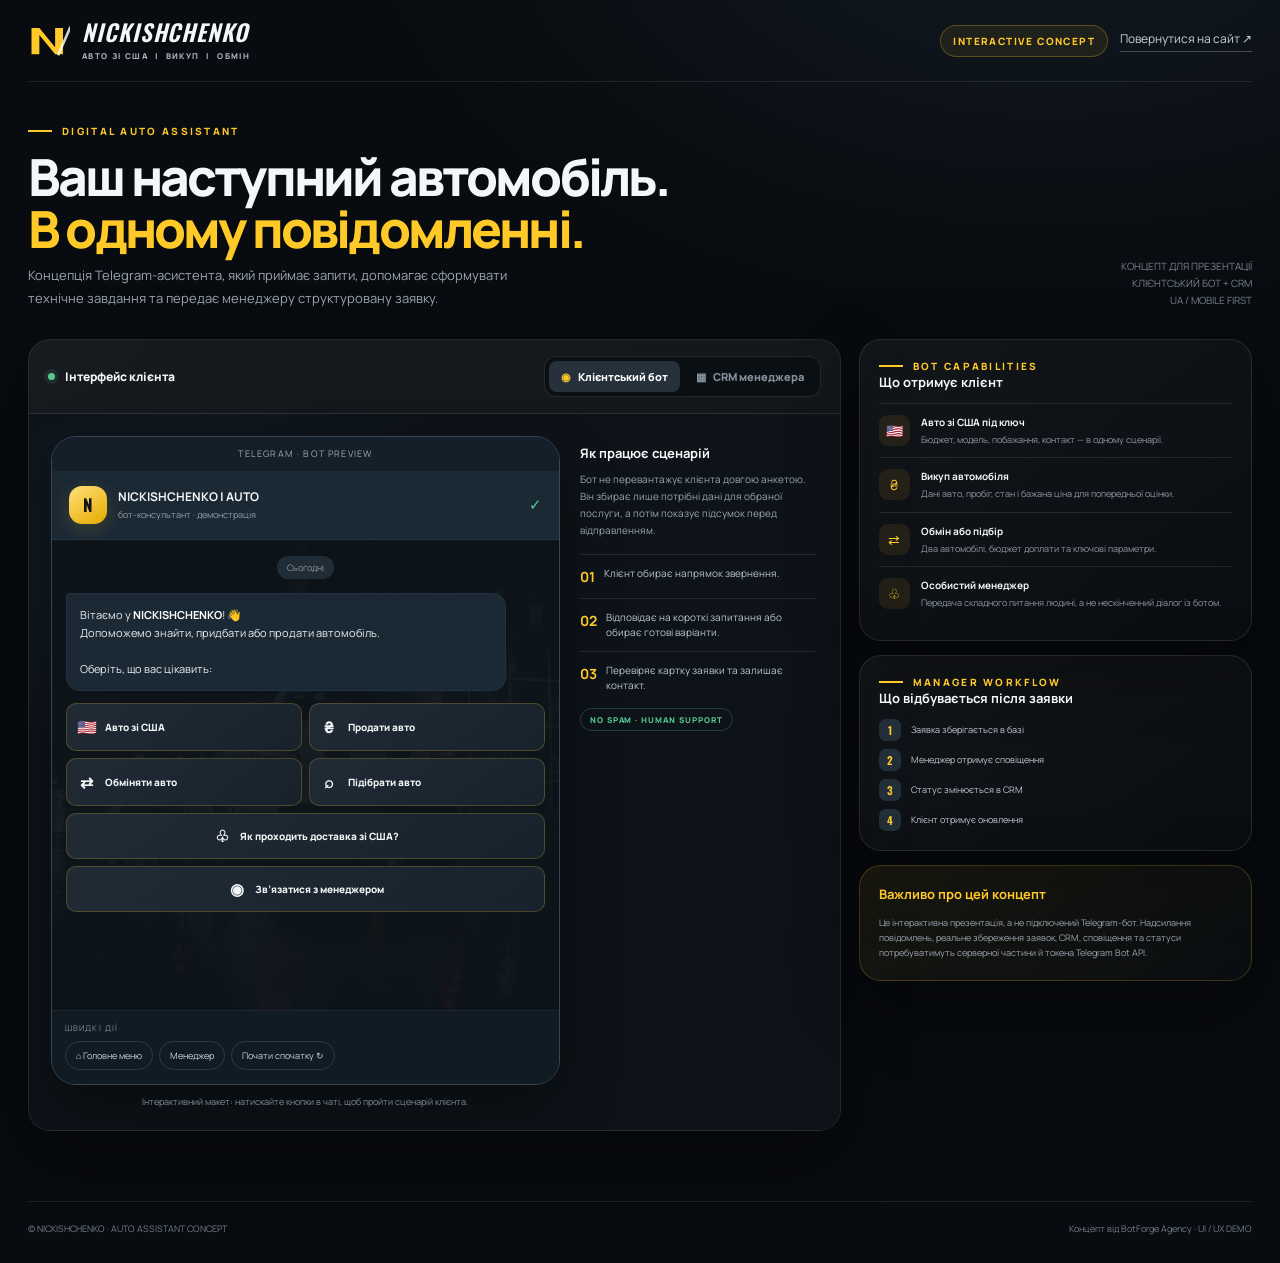
==== bot-concept/index.html @ 409991ac "Add interactive Telegram assistant concept for NICKISHCHENKO" ====
<!doctype html>
<html lang="uk">
<head>
<meta charset="utf-8">
<meta name="viewport" content="width=device-width,initial-scale=1">
<meta name="theme-color" content="#080b0f">
<meta name="description" content="Інтерактивний концепт Telegram-асистента NICKISHCHENKO — авто зі США, викуп та обмін.">
<title>NICKISHCHENKO | Telegram Assistant Concept</title>
<link rel="preconnect" href="https://fonts.googleapis.com">
<link rel="preconnect" href="https://fonts.gstatic.com" crossorigin>
<link href="https://fonts.googleapis.com/css2?family=Manrope:wght@400;500;600;700;800&family=Oswald:wght@500;600;700&display=swap" rel="stylesheet">
<style>
:root{--bg:#080b0f;--panel:#11171e;--panel2:#171f28;--line:rgba(255,255,255,.1);--text:#f4f6f7;--muted:#9ba6b0;--yellow:#ffc928;--green:#58c995;--blue:#8bb8d8;--radius:22px;--shadow:0 24px 70px rgba(0,0,0,.38)}
*{box-sizing:border-box}html{scroll-behavior:smooth}body{margin:0;background:radial-gradient(1000px 600px at 82% -8%,rgba(48,76,97,.23),transparent 68%),var(--bg);color:var(--text);font-family:Manrope,Arial,sans-serif;min-height:100vh}button,input{font:inherit}button{cursor:pointer}a{color:inherit;text-decoration:none}.shell{width:min(1450px,calc(100% - 56px));margin:auto}
header{height:82px;border-bottom:1px solid var(--line);display:flex;align-items:center;justify-content:space-between;gap:20px}.brand{display:flex;align-items:center;gap:12px}.mark{width:42px;height:38px;display:block}.brand strong{font:600 23px Oswald,sans-serif;letter-spacing:.04em;font-style:italic;display:block;line-height:1}.brand small{color:#aab4bd;letter-spacing:.17em;font-size:8px;font-weight:800;display:block;margin-top:6px}.top-right{display:flex;align-items:center;gap:12px}.demo-pill{border:1px solid rgba(255,201,40,.27);color:var(--yellow);background:rgba(255,201,40,.07);border-radius:30px;padding:8px 12px;font-size:10px;letter-spacing:.14em;font-weight:800}.site-link{font-size:12px;color:#cad1d7;border-bottom:1px solid rgba(255,255,255,.24);padding-bottom:4px}.site-link:hover{color:var(--yellow);border-color:var(--yellow)}
.intro{padding:42px 0 30px;display:flex;justify-content:space-between;align-items:end;gap:26px}.eyebrow{font-size:10px;letter-spacing:.23em;font-weight:800;color:var(--yellow);text-transform:uppercase;display:flex;align-items:center;gap:10px}.eyebrow:before{content:"";width:24px;height:2px;background:var(--yellow)}h1{font-size:clamp(32px,4vw,52px);line-height:1.02;letter-spacing:-.055em;margin:12px 0 10px;font-weight:800}h1 span{color:var(--yellow)}.intro p{color:var(--muted);font-size:13px;line-height:1.7;margin:0;max-width:520px}.intro-note{min-width:180px;text-align:right;color:#77838d;font-size:10px;line-height:1.7}
.workspace{display:grid;grid-template-columns:minmax(0,1.55fr) minmax(300px,.75fr);gap:18px;padding-bottom:70px;align-items:start}.stage,.side-card{background:linear-gradient(145deg,rgba(255,255,255,.045),rgba(255,255,255,.012));border:1px solid var(--line);border-radius:var(--radius);box-shadow:var(--shadow)}.stage{overflow:hidden}.stage-head{padding:16px 19px;border-bottom:1px solid var(--line);display:flex;align-items:center;justify-content:space-between;gap:12px;background:rgba(255,255,255,.018)}.stage-label{display:flex;align-items:center;gap:10px;font-size:12px;font-weight:800}.live-dot{width:7px;height:7px;border-radius:50%;background:var(--green);box-shadow:0 0 0 4px rgba(88,201,149,.1)}.tabs{display:flex;gap:4px;padding:4px;border:1px solid var(--line);background:#0b1015;border-radius:12px}.tab{background:transparent;border:0;color:#87939e;border-radius:8px;padding:8px 12px;font-size:11px;font-weight:800;transition:.2s}.tab.active{background:#26313b;color:white}.tab.active .tab-icon{color:var(--yellow)}.tab-icon{margin-right:5px}
.client-view{padding:22px;display:grid;grid-template-columns:minmax(0,1fr) 240px;gap:18px;background:radial-gradient(500px 320px at 18% 20%,rgba(36,59,77,.2),transparent 65%),#0d1319}.phone{width:100%;max-width:520px;margin:0 auto;border:1px solid #394550;border-radius:25px;overflow:hidden;background:#101820;box-shadow:0 25px 60px rgba(0,0,0,.38)}.phone-top{height:34px;background:#151f29;display:flex;align-items:center;justify-content:center;color:#9daab4;font-size:9px;letter-spacing:.13em}.chat-header{padding:15px 17px;display:flex;align-items:center;gap:11px;background:#1b2935;border-bottom:1px solid rgba(255,255,255,.05)}.avatar{width:38px;height:38px;border-radius:13px;background:linear-gradient(145deg,#ffe078,#e6aa00);display:grid;place-items:center;color:#101418;font:700 17px Oswald,sans-serif;box-shadow:0 5px 18px rgba(255,201,40,.16)}.chat-header strong{font-size:12px;display:block}.chat-header small{font-size:9px;color:#8f9eaa;display:block;margin-top:3px}.chat-header .verified{margin-left:auto;color:var(--green);font-size:15px}.chat-wall{padding:16px 14px 14px;min-height:470px;max-height:600px;overflow:auto;background:linear-gradient(rgba(12,19,25,.94),rgba(12,19,25,.97)),url('/assets/hero-poster.webp') center/cover}.date-chip{display:table;margin:0 auto 14px;padding:5px 10px;background:#202c36;color:#8495a2;border-radius:20px;font-size:9px}.bubble{max-width:92%;padding:12px 13px;background:#1b2934;border:1px solid rgba(255,255,255,.045);border-radius:4px 14px 14px 14px;margin:0 0 10px;font-size:11px;line-height:1.65;color:#e7edf1;white-space:pre-line;animation:rise .25s ease}.bubble.out{margin-left:auto;background:#273a42;border-radius:14px 4px 14px 14px}.bubble .sub{color:#9fb0bc;font-size:9px;display:block;margin-top:6px}.bubble strong{color:white}.bubble .gold{color:var(--yellow)}.bot-menu{display:grid;grid-template-columns:1fr 1fr;gap:7px;margin:12px 0 8px}.bot-btn{border:1px solid rgba(255,201,40,.22);background:linear-gradient(145deg,#202b35,#17222c);border-radius:10px;color:#f2f5f6;padding:11px 9px;text-align:left;font-size:10px;font-weight:800;display:flex;align-items:center;gap:8px;min-height:48px;transition:.2s}.bot-btn:hover{border-color:var(--yellow);transform:translateY(-2px);background:#293641}.bot-btn .ico{font-size:16px;width:21px;text-align:center}.bot-btn.wide{grid-column:1/-1;justify-content:center;text-align:center;min-height:42px}.quick-area{padding:11px 13px 14px;background:#111b24;border-top:1px solid rgba(255,255,255,.05)}.quick-label{font-size:8px;text-transform:uppercase;letter-spacing:.14em;color:#7f8d98;margin-bottom:8px}.quick-row{display:flex;flex-wrap:wrap;gap:6px}.quick{border:1px solid rgba(255,255,255,.13);border-radius:20px;background:transparent;color:#cbd4db;font-size:9px;padding:7px 10px}.quick:hover{border-color:var(--yellow);color:var(--yellow)}.flow-progress{height:3px;background:#263440;margin:0 0 12px;border-radius:9px;overflow:hidden}.flow-progress span{display:block;height:100%;background:var(--yellow);transition:width .25s}.form-step{display:flex;gap:7px;flex-wrap:wrap;margin-top:12px}.form-step input{width:100%;min-width:0;background:#0e171f;border:1px solid #3a4a57;border-radius:9px;padding:11px 12px;color:white;font-size:11px;outline:none}.form-step input:focus{border-color:var(--yellow)}.form-step button{border:1px solid rgba(255,201,40,.32);background:rgba(255,201,40,.1);color:var(--yellow);padding:9px 13px;border-radius:9px;font-size:10px;font-weight:800}.form-step button:hover{background:var(--yellow);color:#13171a}.choice-grid{display:grid;grid-template-columns:1fr 1fr;gap:6px;margin-top:12px}.choice{padding:9px 10px;text-align:center;border-radius:9px;background:#202e39;border:1px solid #354653;color:#dce5eb;font-size:10px}.choice:hover{border-color:var(--yellow);color:var(--yellow)}.summary{border:1px solid rgba(255,201,40,.2);background:rgba(255,201,40,.055);border-radius:12px;padding:12px;margin-top:10px}.summary h4{margin:0 0 8px;color:var(--yellow);font-size:10px;letter-spacing:.12em}.summary p{margin:4px 0;color:#c8d0d6;font-size:10px}.summary button{margin-top:10px;width:100%;background:var(--yellow);border:0;border-radius:8px;padding:10px;color:#111;font-size:10px;font-weight:900}.phone-caption{font-size:9px;color:#7f8c97;text-align:center;margin-top:10px}
.flow-info{padding:8px 2px}.flow-info h3{font-size:13px;margin:0 0 9px}.flow-info p{font-size:10px;line-height:1.7;color:var(--muted);margin:0 0 15px}.flow-info .info-line{display:flex;gap:9px;padding:11px 0;border-top:1px solid var(--line);font-size:10px;color:#bbc5cc;line-height:1.5}.info-line b{color:var(--yellow);font-size:14px}.flow-info .tag{display:inline-block;border:1px solid rgba(88,201,149,.25);color:var(--green);border-radius:20px;padding:5px 9px;font-size:8px;font-weight:800;letter-spacing:.12em;margin-top:4px}
.admin-view{padding:22px;background:radial-gradient(500px 320px at 18% 20%,rgba(36,59,77,.2),transparent 65%),#0d1319}.admin-top{display:flex;align-items:center;justify-content:space-between;gap:14px;margin-bottom:18px}.admin-top h2{font-size:18px;margin:0}.admin-top p{color:var(--muted);font-size:10px;margin:5px 0 0}.admin-tools{display:flex;gap:8px}.tool-btn{border:1px solid var(--line);background:#17212a;color:#bdc8d0;padding:8px 10px;border-radius:9px;font-size:9px}.metric-grid{display:grid;grid-template-columns:repeat(4,1fr);gap:9px;margin-bottom:17px}.metric{border:1px solid var(--line);background:linear-gradient(145deg,#19232c,#111820);border-radius:13px;padding:13px}.metric span{display:block;color:#84919b;font-size:9px}.metric strong{font:600 25px Oswald,sans-serif;display:block;margin-top:4px}.metric em{font-style:normal;color:var(--green);font-size:8px}.lead-table{border:1px solid var(--line);border-radius:14px;overflow:hidden}.table-head{display:grid;grid-template-columns:1.2fr 1fr .8fr .7fr;gap:8px;padding:11px 14px;background:#17212a;color:#8795a0;font-size:8px;text-transform:uppercase;letter-spacing:.1em}.lead{display:grid;grid-template-columns:1.2fr 1fr .8fr .7fr;gap:8px;align-items:center;padding:13px 14px;border-top:1px solid var(--line);font-size:10px}.lead strong{display:block;font-size:10px}.lead small{display:block;color:#87939d;font-size:8px;margin-top:4px}.service-tag{color:#c3ccd2}.status{font-size:8px;border-radius:20px;padding:5px 7px;display:inline-block;background:rgba(255,201,40,.1);color:var(--yellow);white-space:nowrap}.status.done{color:var(--green);background:rgba(88,201,149,.1)}.status.new{color:#8dc1e3;background:rgba(141,193,227,.1)}.lead-action{border:1px solid #40515f;background:#1a2630;color:#d7e0e6;border-radius:7px;padding:6px 7px;font-size:8px}.lead-action:hover{border-color:var(--yellow);color:var(--yellow)}.admin-foot{display:flex;justify-content:space-between;gap:15px;align-items:center;color:#76848f;font-size:9px;margin-top:12px}
.side{display:grid;gap:14px}.side-card{padding:19px}.side-card h3{margin:0 0 12px;font-size:13px}.side-card>p{color:var(--muted);font-size:10px;line-height:1.7;margin:0}.feature{display:flex;gap:11px;padding:11px 0;border-top:1px solid var(--line)}.feature:first-of-type{border-top:0}.feature-icon{width:31px;height:31px;flex:none;border-radius:9px;background:rgba(255,201,40,.09);display:grid;place-items:center;color:var(--yellow);font-size:14px}.feature strong{display:block;font-size:10px;margin-bottom:4px}.feature span{display:block;font-size:9px;color:#8e9aa4;line-height:1.5}.flow-list{display:grid;gap:8px}.flow-item{display:flex;gap:10px;align-items:center;font-size:9px;color:#c1cbd2}.num{width:22px;height:22px;border-radius:7px;display:grid;place-items:center;background:#222f39;color:var(--yellow);font:600 11px Oswald}.warning{border-color:rgba(255,201,40,.2);background:linear-gradient(145deg,rgba(255,201,40,.07),rgba(255,255,255,.012))}.warning strong{color:var(--yellow)}.warning p{font-size:9px}
footer{border-top:1px solid var(--line);padding:20px 0 28px;color:#74808a;font-size:9px;display:flex;justify-content:space-between;gap:15px}
.toast{position:fixed;left:50%;bottom:24px;transform:translate(-50%,20px);opacity:0;pointer-events:none;background:#1d2a33;border:1px solid rgba(255,201,40,.28);color:white;border-radius:12px;padding:12px 16px;font-size:11px;box-shadow:var(--shadow);transition:.25s;z-index:10}.toast.show{opacity:1;transform:translate(-50%,0)}
@keyframes rise{from{opacity:0;transform:translateY(7px)}to{opacity:1;transform:translateY(0)}}
@media(max-width:1000px){.workspace{grid-template-columns:1fr}.side{grid-template-columns:1fr 1fr}.client-view{grid-template-columns:minmax(0,1fr) 220px}.intro{align-items:flex-start}.intro-note{display:none}}
@media(max-width:700px){.shell{width:min(100% - 28px,560px)}header{height:68px}.brand strong{font-size:19px}.brand small{font-size:7px}.mark{width:35px}.site-link{display:none}.intro{padding:29px 0 22px;display:block}.intro p{font-size:12px}.workspace{gap:12px}.stage-head{padding:12px;align-items:flex-start;flex-direction:column}.tabs{width:100%}.tab{flex:1}.client-view{display:block;padding:12px}.flow-info{display:none}.chat-wall{min-height:450px;max-height:560px}.admin-view{padding:12px;overflow:auto}.metric-grid{grid-template-columns:1fr 1fr}.table-head,.lead{grid-template-columns:1.15fr 1fr .85fr}.table-head span:last-child,.lead>div:last-child{display:none}.side{grid-template-columns:1fr}.side-card{padding:16px}.admin-top{align-items:flex-start;flex-direction:column}.admin-tools{width:100%}.tool-btn{flex:1}footer{display:block;line-height:1.8}}
@media(prefers-reduced-motion:reduce){*,*:before,*:after{scroll-behavior:auto!important;animation:none!important;transition:none!important}}
</style>
</head>
<body>
<div class="shell">
<header>
 <a class="brand" href="/" aria-label="NICKISHCHENKO — головна">
  <svg class="mark" viewBox="0 0 48 42" aria-hidden="true"><path d="M4 36V6h9l18 22V6h9v30h-9L13 14v22Z" fill="#ffc928"/><path d="M35 36 48 6" fill="none" stroke="#fff" stroke-width="3" stroke-linecap="square" opacity=".82"/></svg>
  <span><strong>NICKISHCHENKO</strong><small>АВТО ЗІ США&nbsp; | &nbsp;ВИКУП&nbsp; | &nbsp;ОБМІН</small></span>
 </a>
 <div class="top-right"><span class="demo-pill">INTERACTIVE CONCEPT</span><a class="site-link" href="/">Повернутися на сайт ↗</a></div>
</header>
<section class="intro">
 <div><div class="eyebrow">DIGITAL AUTO ASSISTANT</div><h1>Ваш наступний автомобіль.<br><span>В одному повідомленні.</span></h1><p>Концепція Telegram-асистента, який приймає запити, допомагає сформувати технічне завдання та передає менеджеру структуровану заявку.</p></div>
 <div class="intro-note">КОНЦЕПТ ДЛЯ ПРЕЗЕНТАЦІЇ<br>КЛІЄНТСЬКИЙ БОТ + CRM<br>UA / MOBILE FIRST</div>
</section>
<div class="workspace">
 <main class="stage">
  <div class="stage-head">
   <div class="stage-label"><span class="live-dot"></span><span id="stageTitle">Інтерфейс клієнта</span></div>
   <div class="tabs" role="tablist" aria-label="Режим перегляду">
    <button class="tab active" id="customerTab" role="tab" aria-selected="true"><span class="tab-icon">◉</span> Клієнтський бот</button>
    <button class="tab" id="adminTab" role="tab" aria-selected="false"><span class="tab-icon">▦</span> CRM менеджера</button>
   </div>
  </div>
  <section class="client-view" id="clientView">
   <div>
    <div class="phone">
     <div class="phone-top">TELEGRAM · BOT PREVIEW</div>
     <div class="chat-header"><div class="avatar">N</div><div><strong>NICKISHCHENKO | AUTO</strong><small>бот-консультант · демонстрація</small></div><span class="verified">✓</span></div>
     <div class="chat-wall" id="chatWall" aria-live="polite"></div>
     <div class="quick-area"><div class="quick-label">Швидкі дії</div><div class="quick-row"><button class="quick" data-action="home">⌂ Головне меню</button><button class="quick" data-action="manager">Менеджер</button><button class="quick" data-action="reset">Почати спочатку ↻</button></div></div>
    </div>
    <div class="phone-caption">Інтерактивний макет: натискайте кнопки в чаті, щоб пройти сценарій клієнта.</div>
   </div>
   <aside class="flow-info">
    <h3>Як працює сценарій</h3><p>Бот не перевантажує клієнта довгою анкетою. Він збирає лише потрібні дані для обраної послуги, а потім показує підсумок перед відправленням.</p>
    <div class="info-line"><b>01</b><span>Клієнт обирає напрямок звернення.</span></div>
    <div class="info-line"><b>02</b><span>Відповідає на короткі запитання або обирає готові варіанти.</span></div>
    <div class="info-line"><b>03</b><span>Перевіряє картку заявки та залишає контакт.</span></div>
    <span class="tag">NO SPAM · HUMAN SUPPORT</span>
   </aside>
  </section>
  <section class="admin-view" id="adminView" hidden>
   <div class="admin-top"><div><div class="eyebrow">LEAD MANAGEMENT</div><h2>Панель менеджера</h2><p>Демонстраційні заявки — приклад того, як виглядатиме робоча CRM.</p></div><div class="admin-tools"><button class="tool-btn" id="newLead">＋ Демо-заявка</button><button class="tool-btn" id="refreshLeads">↻ Оновити вигляд</button></div></div>
   <div class="metric-grid"><div class="metric"><span>Усього заявок</span><strong id="metricTotal">03</strong><em>↗ усі звернення</em></div><div class="metric"><span>Нові</span><strong id="metricNew">01</strong><em>потребують уваги</em></div><div class="metric"><span>У роботі</span><strong id="metricWork">01</strong><em>активні звернення</em></div><div class="metric"><span>Завершені</span><strong id="metricDone">01</strong><em>закриті заявки</em></div></div>
   <div class="lead-table"><div class="table-head"><span>Клієнт</span><span>Послуга</span><span>Статус</span><span>Дія</span></div><div id="leadRows"></div></div>
   <div class="admin-foot"><span>● Локальна демонстрація · дані не надсилаються</span><span>Останнє оновлення: щойно</span></div>
  </section>
 </main>
 <aside class="side">
  <section class="side-card"><div class="eyebrow">BOT CAPABILITIES</div><h3>Що отримує клієнт</h3>
   <div class="feature"><div class="feature-icon">🇺🇸</div><div><strong>Авто зі США під ключ</strong><span>Бюджет, модель, побажання, контакт — в одному сценарії.</span></div></div>
   <div class="feature"><div class="feature-icon">₴</div><div><strong>Викуп автомобіля</strong><span>Дані авто, пробіг, стан і бажана ціна для попередньої оцінки.</span></div></div>
   <div class="feature"><div class="feature-icon">⇄</div><div><strong>Обмін або підбір</strong><span>Два автомобілі, бюджет доплати та ключові параметри.</span></div></div>
   <div class="feature"><div class="feature-icon">♧</div><div><strong>Особистий менеджер</strong><span>Передача складного питання людині, а не нескінченний діалог із ботом.</span></div></div>
  </section>
  <section class="side-card"><div class="eyebrow">MANAGER WORKFLOW</div><h3>Що відбувається після заявки</h3><div class="flow-list"><div class="flow-item"><span class="num">1</span> Заявка зберігається в базі</div><div class="flow-item"><span class="num">2</span> Менеджер отримує сповіщення</div><div class="flow-item"><span class="num">3</span> Статус змінюється в CRM</div><div class="flow-item"><span class="num">4</span> Клієнт отримує оновлення</div></div></section>
  <section class="side-card warning"><h3><strong>Важливо про цей концепт</strong></h3><p>Це інтерактивна презентація, а не підключений Telegram-бот. Надсилання повідомлень, реальне збереження заявок, CRM, сповіщення та статуси потребуватимуть серверної частини й токена Telegram Bot API.</p></section>
 </aside>
</div>
<footer><span>© NICKISHCHENKO · AUTO ASSISTANT CONCEPT</span><span>Концепт від BotForge Agency · UI / UX DEMO</span></footer>
</div>
<div class="toast" id="toast" role="status" aria-live="polite"></div>
<script>
(function(){
'use strict';
const wall=document.getElementById('chatWall');
const clientView=document.getElementById('clientView');
const adminView=document.getElementById('adminView');
const customerTab=document.getElementById('customerTab');
const adminTab=document.getElementById('adminTab');
const stageTitle=document.getElementById('stageTitle');
const toast=document.getElementById('toast');
let activeFlow=null,stepIndex=0,answers={},leads=[
{id:'#1042',name:'Андрій К.',contact:'@andrii_k',service:'Авто зі США',status:'Нова',kind:'new'},
{id:'#1041',name:'Олександр М.',contact:'+380 •• ••• 12 45',service:'Викуп авто',status:'У роботі',kind:'work'},
{id:'#1040',name:'Ірина В.',contact:'@iryna_v',service:'Обмін авто',status:'Завершена',kind:'done'}
];
const flows={
usa:{title:'Замовити авто зі США',steps:[
{q:'Яку марку або модель автомобіля розглядаєте?',hint:'Наприклад: BMW X5, Audi Q7 або поки не визначилися.',type:'text',placeholder:'Марка та модель'},
{q:'Який бюджет на автомобіль під ключ?',type:'choice',choices:['До $10 000','$10 000–15 000','$15 000–25 000','$25 000+','Потрібна консультація']},
{q:'Який тип кузова вам підходить?',type:'choice',choices:['Кросовер / SUV','Седан','Універсал','Не принципово']},
{q:'Залиште ім’я та контакт для зв’язку.',type:'contact'}]},
sell:{title:'Продати автомобіль',steps:[
{q:'Який автомобіль хочете продати?',hint:'Марка, модель і комплектація.',type:'text',placeholder:'Наприклад: Volkswagen Passat B8'},
{q:'Вкажіть рік випуску та пробіг.',type:'text',placeholder:'2018 рік · 145 000 км'},
{q:'Опишіть стан авто та бажану ціну.',hint:'За наявності можна додати фото менеджеру пізніше.',type:'text',placeholder:'Стан, пошкодження, бажана ціна'},
{q:'Як до вас звертатися та куди написати?',type:'contact'}]},
trade:{title:'Обміняти автомобіль',steps:[
{q:'Який автомобіль пропонуєте на обмін?',type:'text',placeholder:'Марка, модель, рік, пробіг'},
{q:'На який автомобіль хочете обміняти?',type:'text',placeholder:'Модель або побажання'},
{q:'Який варіант доплати розглядаєте?',type:'choice',choices:['Можу доплатити до $2 000','$2 000–5 000','$5 000+','Хочу обговорити']},
{q:'Залиште ім’я та контакт для зв’язку.',type:'contact'}]},
pick:{title:'Підібрати автомобіль',steps:[
{q:'Яку марку або модель шукаєте?',type:'text',placeholder:'Наприклад: Audi A6'},
{q:'Ваш орієнтовний бюджет?',type:'choice',choices:['До $10 000','$10 000–15 000','$15 000–25 000','$25 000+']},
{q:'Що важливо врахувати під час підбору?',hint:'Тип пального, комплектація, привід та інші побажання.',type:'text',placeholder:'Ваші побажання'},
{q:'Залиште ім’я та контакт.',type:'contact'}]}
};
function showToast(text){toast.textContent=text;toast.classList.add('show');clearTimeout(showToast.timer);showToast.timer=setTimeout(()=>toast.classList.remove('show'),2600)}
function escapeHtml(v){return String(v||'').replace(/[&<>"']/g,c=>({'&':'&amp;','<':'&lt;','>':'&gt;','"':'&quot;',"'":'&#39;'}[c]))}
function bubble(text,extra){return '<div class="bubble '+(extra||'')+'">'+text+'</div>'}
function renderHome(){
activeFlow=null;stepIndex=0;answers={};
wall.innerHTML='<div class="date-chip">Сьогодні</div>'+bubble('Вітаємо у <strong>NICKISHCHENKO</strong>! 👋<br>Допоможемо знайти, придбати або продати автомобіль.<br><br>Оберіть, що вас цікавить:')+
'<div class="bot-menu"><button class="bot-btn" data-service="usa"><span class="ico">🇺🇸</span><span>Авто зі США</span></button><button class="bot-btn" data-service="sell"><span class="ico">₴</span><span>Продати авто</span></button><button class="bot-btn" data-service="trade"><span class="ico">⇄</span><span>Обміняти авто</span></button><button class="bot-btn" data-service="pick"><span class="ico">⌕</span><span>Підібрати авто</span></button><button class="bot-btn wide" data-action="delivery"><span class="ico">♧</span>Як проходить доставка зі США?</button><button class="bot-btn wide" data-action="manager"><span class="ico">◉</span>Зв’язатися з менеджером</button></div>';
}
function addUser(text){wall.insertAdjacentHTML('beforeend',bubble(escapeHtml(text),'out'))}
function renderStep(){
const flow=flows[activeFlow],step=flow.steps[stepIndex],progress=Math.round(stepIndex/flow.steps.length*100);
let html='<div class="flow-progress"><span style="width:'+progress+'%"></span></div>'+bubble('<strong>'+escapeHtml(flow.title)+'</strong><br>'+escapeHtml(step.q)+(step.hint?'<span class="sub">'+escapeHtml(step.hint)+'</span>':'' )+'<span class="sub">Крок '+(stepIndex+1)+' із '+flow.steps.length+'</span>');
if(step.type==='choice'){
html+='<div class="choice-grid">'+step.choices.map((v,i)=>'<button class="choice" data-choice="'+i+'">'+escapeHtml(v)+'</button>').join('')+'</div>';
}else if(step.type==='contact'){
html+='<form class="form-step" id="stepForm"><input name="name" placeholder="Ваше ім’я" required maxlength="70" autocomplete="name"><input name="contact" placeholder="Телефон або @Instagram" required maxlength="100"><button type="submit">Продовжити →</button></form>';
}else{
html+='<form class="form-step" id="stepForm"><input name="answer" placeholder="'+escapeHtml(step.placeholder||'Ваша відповідь')+'" required maxlength="180"><button type="submit">Продовжити →</button></form>';
}
wall.insertAdjacentHTML('beforeend',html);wall.scrollTop=wall.scrollHeight;
}
function nextStep(value){
const flow=flows[activeFlow],step=flow.steps[stepIndex];
answers[stepIndex]=value;
addUser(typeof value==='object'?(value.name+' · '+value.contact):value);
stepIndex++;
if(stepIndex<flow.steps.length){renderStep()}else{renderSummary()}
}
function renderSummary(){
const flow=flows[activeFlow];
const lines=flow.steps.map((s,i)=>'<p><b>'+escapeHtml(s.q)+'</b><br>'+escapeHtml(typeof answers[i]==='object'?(answers[i].name+' · '+answers[i].contact):answers[i])+'</p>').join('');
wall.insertAdjacentHTML('beforeend',bubble('Дякуємо! Перевірте, будь ласка, вашу заявку:')+'<div class="summary"><h4>ПОПЕРЕДНЯ ЗАЯВКА · '+escapeHtml(flow.title.toUpperCase())+'</h4>'+lines+'<button data-action="submitLead">Підтвердити заявку ↗</button><button data-action="restart" style="margin-top:7px;background:#263540;color:#d7e0e6">Змінити відповіді</button></div>');
wall.scrollTop=wall.scrollHeight;
}
function submitLead(){
const flow=flows[activeFlow];const contact=answers[flow.steps.length-1]||{name:'Демо-клієнт',contact:'контакт у демо'};
const lead={id:'#'+(1043+leads.length-3),name:contact.name,contact:contact.contact,service:flow.title,status:'Нова',kind:'new'};
leads.unshift(lead);renderLeads();
wall.insertAdjacentHTML('beforeend',bubble('✅ <strong>Дякуємо, '+escapeHtml(contact.name)+'!</strong><br>Вашу заявку сформовано в демонстраційному режимі.<br><br>У робочій версії менеджер отримає всі відповіді та зв’яжеться з вами.',''));
wall.scrollTop=wall.scrollHeight;activeFlow=null;showToast('Демо-заявку додано до CRM-прикладу');
}
function startFlow(key){
activeFlow=key;stepIndex=0;answers={};const flow=flows[key];
wall.innerHTML='<div class="date-chip">Нова заявка</div>';addUser(flow.title);renderStep();
}
function renderLeads(){
const rows=document.getElementById('leadRows');
rows.innerHTML=leads.map((l,i)=>'<div class="lead"><div><strong>'+escapeHtml(l.name)+'</strong><small>'+escapeHtml(l.id)+' · '+escapeHtml(l.contact)+'</small></div><div class="service-tag">'+escapeHtml(l.service)+'</div><div><span class="status '+(l.kind==='done'?'done':l.kind==='new'?'new':'')+'">'+escapeHtml(l.status)+'</span></div><div><button class="lead-action" data-lead="'+i+'">'+(l.kind==='new'?'Взяти':l.kind==='work'?'Закрити':'Переглянути')+'</button></div></div>').join('');
document.getElementById('metricTotal').textContent=String(leads.length).padStart(2,'0');
document.getElementById('metricNew').textContent=String(leads.filter(l=>l.kind==='new').length).padStart(2,'0');
document.getElementById('metricWork').textContent=String(leads.filter(l=>l.kind==='work').length).padStart(2,'0');
document.getElementById('metricDone').textContent=String(leads.filter(l=>l.kind==='done').length).padStart(2,'0');
}
function showView(which){
const isAdmin=which==='admin';clientView.hidden=isAdmin;adminView.hidden=!isAdmin;
customerTab.classList.toggle('active',!isAdmin);adminTab.classList.toggle('active',isAdmin);
customerTab.setAttribute('aria-selected',String(!isAdmin));adminTab.setAttribute('aria-selected',String(isAdmin));
stageTitle.textContent=isAdmin?'CRM менеджера':'Інтерфейс клієнта';
if(isAdmin)renderLeads();
}
wall.addEventListener('click',e=>{
const svc=e.target.closest('[data-service]');if(svc){startFlow(svc.dataset.service);return}
const choice=e.target.closest('[data-choice]');if(choice&&activeFlow){const step=flows[activeFlow].steps[stepIndex];nextStep(step.choices[Number(choice.dataset.choice)]);return}
const action=e.target.closest('[data-action]')?.dataset.action;
if(action==='home'||action==='reset'){renderHome();return}
if(action==='manager'){addUser('Хочу поспілкуватися з менеджером');wall.insertAdjacentHTML('beforeend',bubble('Звичайно! У робочій версії бот передасть менеджеру ваш Telegram-профіль і короткий контекст звернення.<br><br><span class="gold">NICKISHCHENKO · особистий контакт</span>'));wall.scrollTop=wall.scrollHeight;return}
if(action==='delivery'){addUser('Як проходить доставка зі США?');wall.insertAdjacentHTML('beforeend',bubble('<strong>5 етапів до отримання ключів:</strong><br>01 · Підбір авто<br>02 · Перевірка та викуп<br>03 · Доставка й логістика<br>04 · Документи та оформлення<br>05 · Передача автомобіля<br><span class="sub">На кожному етапі менеджер пояснює наступні кроки та погоджує важливі рішення.</span>'));wall.scrollTop=wall.scrollHeight;return}
if(action==='submitLead'){submitLead();return}
if(action==='restart'&&activeFlow){stepIndex=0;answers={};wall.innerHTML=bubble('Повернімося до початку заявки.');renderStep()}
});
wall.addEventListener('submit',e=>{
if(e.target.id!=='stepForm')return;e.preventDefault();
const data=new FormData(e.target);if(flows[activeFlow].steps[stepIndex].type==='contact'){
const name=String(data.get('name')||'').trim(),contact=String(data.get('contact')||'').trim();if(!name||!contact)return;nextStep({name,contact});
}else{const val=String(data.get('answer')||'').trim();if(val)nextStep(val)}
});
document.getElementById('leadRows').addEventListener('click',e=>{
const btn=e.target.closest('[data-lead]');if(!btn)return;const i=Number(btn.dataset.lead),lead=leads[i];
if(lead.kind==='new'){lead.kind='work';lead.status='У роботі';showToast('Заявку взято в роботу')}
else if(lead.kind==='work'){lead.kind='done';lead.status='Завершена';showToast('Заявку позначено завершеною')}
else{showToast('Картка заявки · '+lead.id)}
renderLeads();
});
customerTab.addEventListener('click',()=>showView('customer'));
adminTab.addEventListener('click',()=>showView('admin'));
document.getElementById('newLead').addEventListener('click',()=>{leads.unshift({id:'#'+(1043+leads.length-3),name:'Новий клієнт',contact:'@demo_client',service:'Нова консультація',status:'Нова',kind:'new'});renderLeads();showToast('Додано демонстраційну заявку')});
document.getElementById('refreshLeads').addEventListener('click',()=>{renderLeads();showToast('Демонстраційні дані оновлено')});
renderHome();renderLeads();
})();
</script>
</body>
</html>
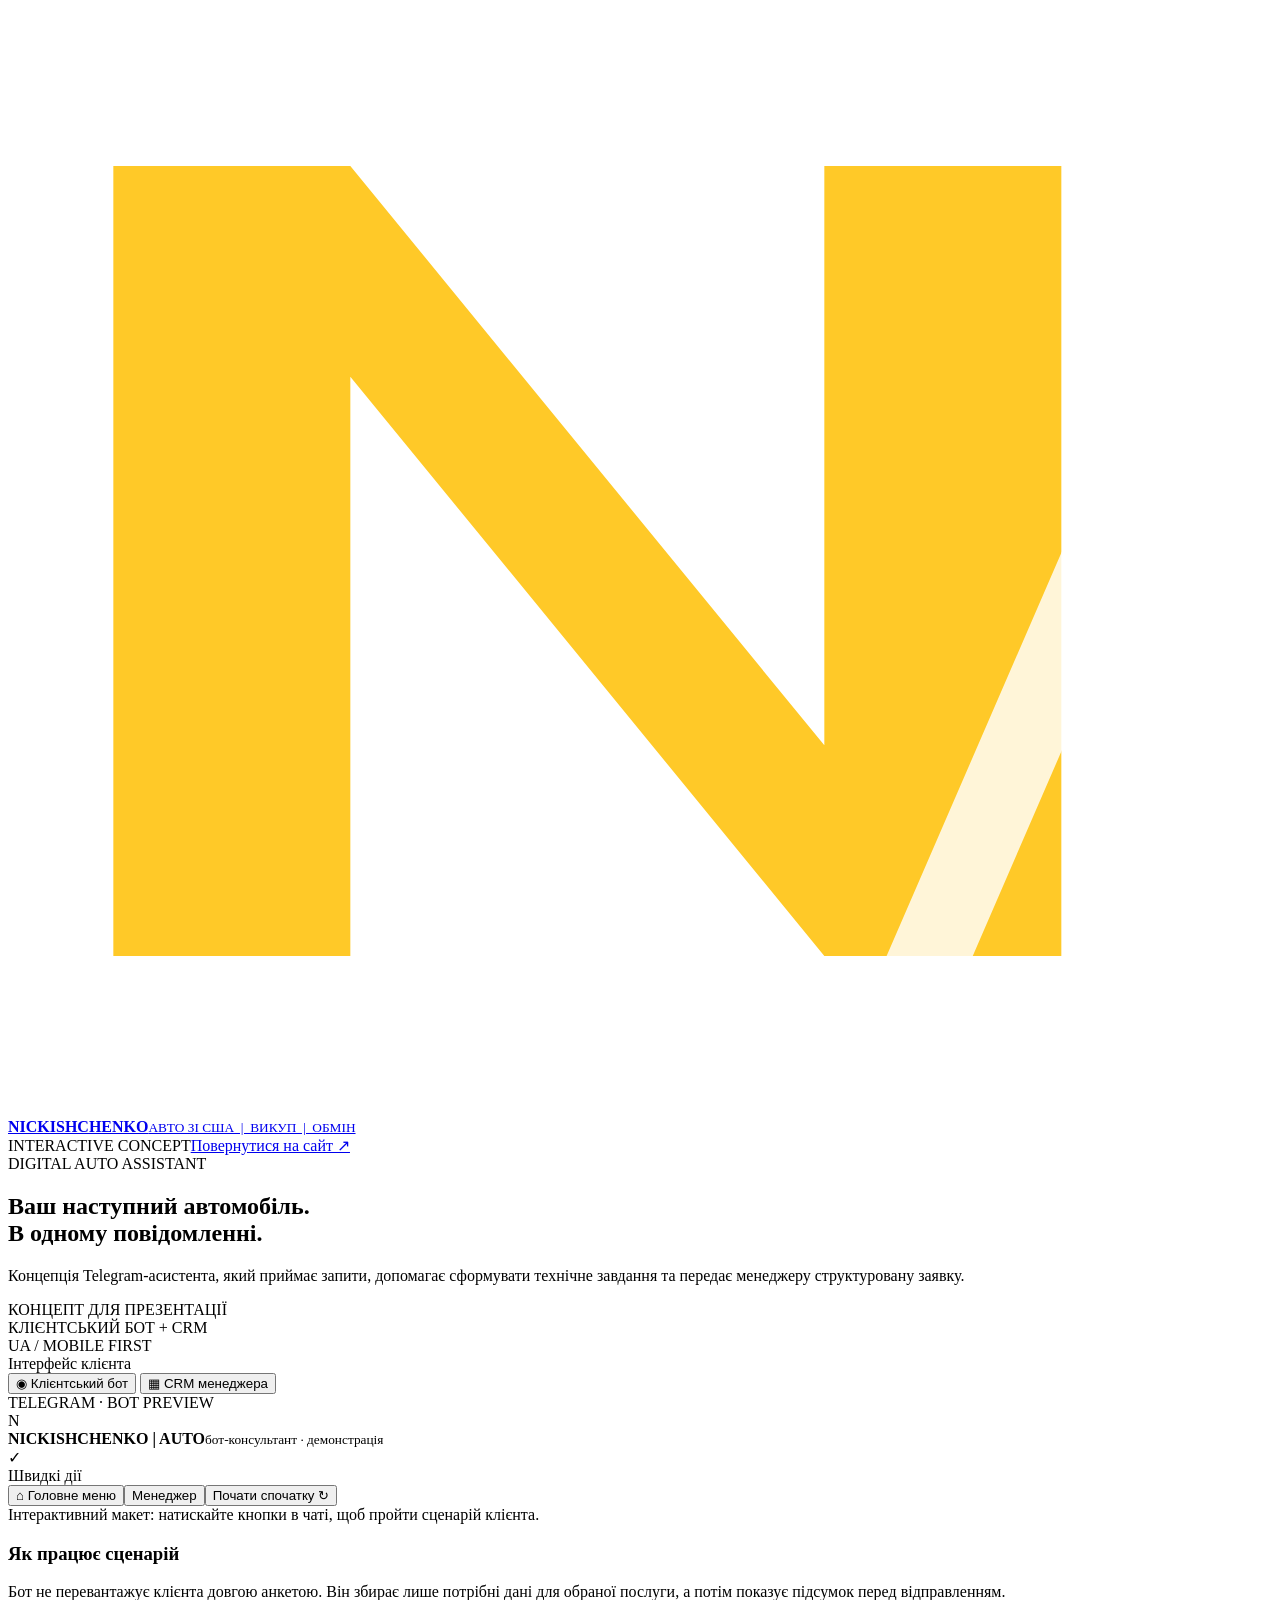
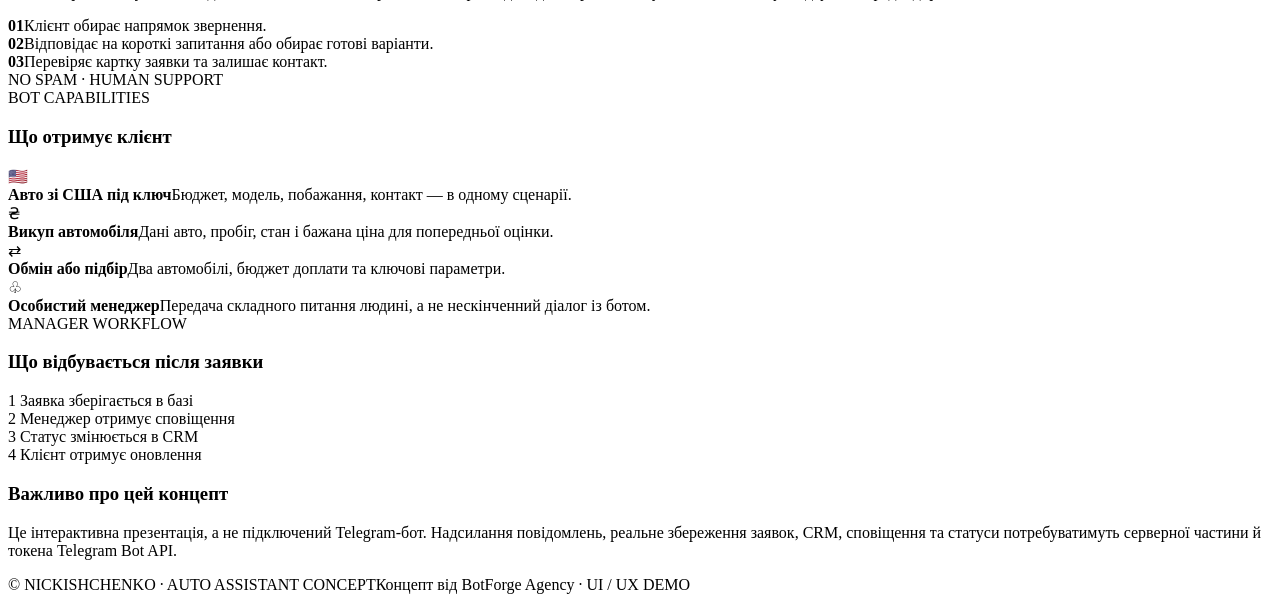
==== commit e1c6e5e4: "Move concept styles and scripts to CSP-compatible assets" ====
--- a/bot-concept/index.html
+++ b/bot-concept/index.html
@@ -9,23 +9,7 @@
 <link rel="preconnect" href="https://fonts.googleapis.com">
 <link rel="preconnect" href="https://fonts.gstatic.com" crossorigin>
 <link href="https://fonts.googleapis.com/css2?family=Manrope:wght@400;500;600;700;800&family=Oswald:wght@500;600;700&display=swap" rel="stylesheet">
-<style>
-:root{--bg:#080b0f;--panel:#11171e;--panel2:#171f28;--line:rgba(255,255,255,.1);--text:#f4f6f7;--muted:#9ba6b0;--yellow:#ffc928;--green:#58c995;--blue:#8bb8d8;--radius:22px;--shadow:0 24px 70px rgba(0,0,0,.38)}
-*{box-sizing:border-box}html{scroll-behavior:smooth}body{margin:0;background:radial-gradient(1000px 600px at 82% -8%,rgba(48,76,97,.23),transparent 68%),var(--bg);color:var(--text);font-family:Manrope,Arial,sans-serif;min-height:100vh}button,input{font:inherit}button{cursor:pointer}a{color:inherit;text-decoration:none}.shell{width:min(1450px,calc(100% - 56px));margin:auto}
-header{height:82px;border-bottom:1px solid var(--line);display:flex;align-items:center;justify-content:space-between;gap:20px}.brand{display:flex;align-items:center;gap:12px}.mark{width:42px;height:38px;display:block}.brand strong{font:600 23px Oswald,sans-serif;letter-spacing:.04em;font-style:italic;display:block;line-height:1}.brand small{color:#aab4bd;letter-spacing:.17em;font-size:8px;font-weight:800;display:block;margin-top:6px}.top-right{display:flex;align-items:center;gap:12px}.demo-pill{border:1px solid rgba(255,201,40,.27);color:var(--yellow);background:rgba(255,201,40,.07);border-radius:30px;padding:8px 12px;font-size:10px;letter-spacing:.14em;font-weight:800}.site-link{font-size:12px;color:#cad1d7;border-bottom:1px solid rgba(255,255,255,.24);padding-bottom:4px}.site-link:hover{color:var(--yellow);border-color:var(--yellow)}
-.intro{padding:42px 0 30px;display:flex;justify-content:space-between;align-items:end;gap:26px}.eyebrow{font-size:10px;letter-spacing:.23em;font-weight:800;color:var(--yellow);text-transform:uppercase;display:flex;align-items:center;gap:10px}.eyebrow:before{content:"";width:24px;height:2px;background:var(--yellow)}h1{font-size:clamp(32px,4vw,52px);line-height:1.02;letter-spacing:-.055em;margin:12px 0 10px;font-weight:800}h1 span{color:var(--yellow)}.intro p{color:var(--muted);font-size:13px;line-height:1.7;margin:0;max-width:520px}.intro-note{min-width:180px;text-align:right;color:#77838d;font-size:10px;line-height:1.7}
-.workspace{display:grid;grid-template-columns:minmax(0,1.55fr) minmax(300px,.75fr);gap:18px;padding-bottom:70px;align-items:start}.stage,.side-card{background:linear-gradient(145deg,rgba(255,255,255,.045),rgba(255,255,255,.012));border:1px solid var(--line);border-radius:var(--radius);box-shadow:var(--shadow)}.stage{overflow:hidden}.stage-head{padding:16px 19px;border-bottom:1px solid var(--line);display:flex;align-items:center;justify-content:space-between;gap:12px;background:rgba(255,255,255,.018)}.stage-label{display:flex;align-items:center;gap:10px;font-size:12px;font-weight:800}.live-dot{width:7px;height:7px;border-radius:50%;background:var(--green);box-shadow:0 0 0 4px rgba(88,201,149,.1)}.tabs{display:flex;gap:4px;padding:4px;border:1px solid var(--line);background:#0b1015;border-radius:12px}.tab{background:transparent;border:0;color:#87939e;border-radius:8px;padding:8px 12px;font-size:11px;font-weight:800;transition:.2s}.tab.active{background:#26313b;color:white}.tab.active .tab-icon{color:var(--yellow)}.tab-icon{margin-right:5px}
-.client-view{padding:22px;display:grid;grid-template-columns:minmax(0,1fr) 240px;gap:18px;background:radial-gradient(500px 320px at 18% 20%,rgba(36,59,77,.2),transparent 65%),#0d1319}.phone{width:100%;max-width:520px;margin:0 auto;border:1px solid #394550;border-radius:25px;overflow:hidden;background:#101820;box-shadow:0 25px 60px rgba(0,0,0,.38)}.phone-top{height:34px;background:#151f29;display:flex;align-items:center;justify-content:center;color:#9daab4;font-size:9px;letter-spacing:.13em}.chat-header{padding:15px 17px;display:flex;align-items:center;gap:11px;background:#1b2935;border-bottom:1px solid rgba(255,255,255,.05)}.avatar{width:38px;height:38px;border-radius:13px;background:linear-gradient(145deg,#ffe078,#e6aa00);display:grid;place-items:center;color:#101418;font:700 17px Oswald,sans-serif;box-shadow:0 5px 18px rgba(255,201,40,.16)}.chat-header strong{font-size:12px;display:block}.chat-header small{font-size:9px;color:#8f9eaa;display:block;margin-top:3px}.chat-header .verified{margin-left:auto;color:var(--green);font-size:15px}.chat-wall{padding:16px 14px 14px;min-height:470px;max-height:600px;overflow:auto;background:linear-gradient(rgba(12,19,25,.94),rgba(12,19,25,.97)),url('/assets/hero-poster.webp') center/cover}.date-chip{display:table;margin:0 auto 14px;padding:5px 10px;background:#202c36;color:#8495a2;border-radius:20px;font-size:9px}.bubble{max-width:92%;padding:12px 13px;background:#1b2934;border:1px solid rgba(255,255,255,.045);border-radius:4px 14px 14px 14px;margin:0 0 10px;font-size:11px;line-height:1.65;color:#e7edf1;white-space:pre-line;animation:rise .25s ease}.bubble.out{margin-left:auto;background:#273a42;border-radius:14px 4px 14px 14px}.bubble .sub{color:#9fb0bc;font-size:9px;display:block;margin-top:6px}.bubble strong{color:white}.bubble .gold{color:var(--yellow)}.bot-menu{display:grid;grid-template-columns:1fr 1fr;gap:7px;margin:12px 0 8px}.bot-btn{border:1px solid rgba(255,201,40,.22);background:linear-gradient(145deg,#202b35,#17222c);border-radius:10px;color:#f2f5f6;padding:11px 9px;text-align:left;font-size:10px;font-weight:800;display:flex;align-items:center;gap:8px;min-height:48px;transition:.2s}.bot-btn:hover{border-color:var(--yellow);transform:translateY(-2px);background:#293641}.bot-btn .ico{font-size:16px;width:21px;text-align:center}.bot-btn.wide{grid-column:1/-1;justify-content:center;text-align:center;min-height:42px}.quick-area{padding:11px 13px 14px;background:#111b24;border-top:1px solid rgba(255,255,255,.05)}.quick-label{font-size:8px;text-transform:uppercase;letter-spacing:.14em;color:#7f8d98;margin-bottom:8px}.quick-row{display:flex;flex-wrap:wrap;gap:6px}.quick{border:1px solid rgba(255,255,255,.13);border-radius:20px;background:transparent;color:#cbd4db;font-size:9px;padding:7px 10px}.quick:hover{border-color:var(--yellow);color:var(--yellow)}.flow-progress{height:3px;background:#263440;margin:0 0 12px;border-radius:9px;overflow:hidden}.flow-progress span{display:block;height:100%;background:var(--yellow);transition:width .25s}.form-step{display:flex;gap:7px;flex-wrap:wrap;margin-top:12px}.form-step input{width:100%;min-width:0;background:#0e171f;border:1px solid #3a4a57;border-radius:9px;padding:11px 12px;color:white;font-size:11px;outline:none}.form-step input:focus{border-color:var(--yellow)}.form-step button{border:1px solid rgba(255,201,40,.32);background:rgba(255,201,40,.1);color:var(--yellow);padding:9px 13px;border-radius:9px;font-size:10px;font-weight:800}.form-step button:hover{background:var(--yellow);color:#13171a}.choice-grid{display:grid;grid-template-columns:1fr 1fr;gap:6px;margin-top:12px}.choice{padding:9px 10px;text-align:center;border-radius:9px;background:#202e39;border:1px solid #354653;color:#dce5eb;font-size:10px}.choice:hover{border-color:var(--yellow);color:var(--yellow)}.summary{border:1px solid rgba(255,201,40,.2);background:rgba(255,201,40,.055);border-radius:12px;padding:12px;margin-top:10px}.summary h4{margin:0 0 8px;color:var(--yellow);font-size:10px;letter-spacing:.12em}.summary p{margin:4px 0;color:#c8d0d6;font-size:10px}.summary button{margin-top:10px;width:100%;background:var(--yellow);border:0;border-radius:8px;padding:10px;color:#111;font-size:10px;font-weight:900}.phone-caption{font-size:9px;color:#7f8c97;text-align:center;margin-top:10px}
-.flow-info{padding:8px 2px}.flow-info h3{font-size:13px;margin:0 0 9px}.flow-info p{font-size:10px;line-height:1.7;color:var(--muted);margin:0 0 15px}.flow-info .info-line{display:flex;gap:9px;padding:11px 0;border-top:1px solid var(--line);font-size:10px;color:#bbc5cc;line-height:1.5}.info-line b{color:var(--yellow);font-size:14px}.flow-info .tag{display:inline-block;border:1px solid rgba(88,201,149,.25);color:var(--green);border-radius:20px;padding:5px 9px;font-size:8px;font-weight:800;letter-spacing:.12em;margin-top:4px}
-.admin-view{padding:22px;background:radial-gradient(500px 320px at 18% 20%,rgba(36,59,77,.2),transparent 65%),#0d1319}.admin-top{display:flex;align-items:center;justify-content:space-between;gap:14px;margin-bottom:18px}.admin-top h2{font-size:18px;margin:0}.admin-top p{color:var(--muted);font-size:10px;margin:5px 0 0}.admin-tools{display:flex;gap:8px}.tool-btn{border:1px solid var(--line);background:#17212a;color:#bdc8d0;padding:8px 10px;border-radius:9px;font-size:9px}.metric-grid{display:grid;grid-template-columns:repeat(4,1fr);gap:9px;margin-bottom:17px}.metric{border:1px solid var(--line);background:linear-gradient(145deg,#19232c,#111820);border-radius:13px;padding:13px}.metric span{display:block;color:#84919b;font-size:9px}.metric strong{font:600 25px Oswald,sans-serif;display:block;margin-top:4px}.metric em{font-style:normal;color:var(--green);font-size:8px}.lead-table{border:1px solid var(--line);border-radius:14px;overflow:hidden}.table-head{display:grid;grid-template-columns:1.2fr 1fr .8fr .7fr;gap:8px;padding:11px 14px;background:#17212a;color:#8795a0;font-size:8px;text-transform:uppercase;letter-spacing:.1em}.lead{display:grid;grid-template-columns:1.2fr 1fr .8fr .7fr;gap:8px;align-items:center;padding:13px 14px;border-top:1px solid var(--line);font-size:10px}.lead strong{display:block;font-size:10px}.lead small{display:block;color:#87939d;font-size:8px;margin-top:4px}.service-tag{color:#c3ccd2}.status{font-size:8px;border-radius:20px;padding:5px 7px;display:inline-block;background:rgba(255,201,40,.1);color:var(--yellow);white-space:nowrap}.status.done{color:var(--green);background:rgba(88,201,149,.1)}.status.new{color:#8dc1e3;background:rgba(141,193,227,.1)}.lead-action{border:1px solid #40515f;background:#1a2630;color:#d7e0e6;border-radius:7px;padding:6px 7px;font-size:8px}.lead-action:hover{border-color:var(--yellow);color:var(--yellow)}.admin-foot{display:flex;justify-content:space-between;gap:15px;align-items:center;color:#76848f;font-size:9px;margin-top:12px}
-.side{display:grid;gap:14px}.side-card{padding:19px}.side-card h3{margin:0 0 12px;font-size:13px}.side-card>p{color:var(--muted);font-size:10px;line-height:1.7;margin:0}.feature{display:flex;gap:11px;padding:11px 0;border-top:1px solid var(--line)}.feature:first-of-type{border-top:0}.feature-icon{width:31px;height:31px;flex:none;border-radius:9px;background:rgba(255,201,40,.09);display:grid;place-items:center;color:var(--yellow);font-size:14px}.feature strong{display:block;font-size:10px;margin-bottom:4px}.feature span{display:block;font-size:9px;color:#8e9aa4;line-height:1.5}.flow-list{display:grid;gap:8px}.flow-item{display:flex;gap:10px;align-items:center;font-size:9px;color:#c1cbd2}.num{width:22px;height:22px;border-radius:7px;display:grid;place-items:center;background:#222f39;color:var(--yellow);font:600 11px Oswald}.warning{border-color:rgba(255,201,40,.2);background:linear-gradient(145deg,rgba(255,201,40,.07),rgba(255,255,255,.012))}.warning strong{color:var(--yellow)}.warning p{font-size:9px}
-footer{border-top:1px solid var(--line);padding:20px 0 28px;color:#74808a;font-size:9px;display:flex;justify-content:space-between;gap:15px}
-.toast{position:fixed;left:50%;bottom:24px;transform:translate(-50%,20px);opacity:0;pointer-events:none;background:#1d2a33;border:1px solid rgba(255,201,40,.28);color:white;border-radius:12px;padding:12px 16px;font-size:11px;box-shadow:var(--shadow);transition:.25s;z-index:10}.toast.show{opacity:1;transform:translate(-50%,0)}
-@keyframes rise{from{opacity:0;transform:translateY(7px)}to{opacity:1;transform:translateY(0)}}
-@media(max-width:1000px){.workspace{grid-template-columns:1fr}.side{grid-template-columns:1fr 1fr}.client-view{grid-template-columns:minmax(0,1fr) 220px}.intro{align-items:flex-start}.intro-note{display:none}}
-@media(max-width:700px){.shell{width:min(100% - 28px,560px)}header{height:68px}.brand strong{font-size:19px}.brand small{font-size:7px}.mark{width:35px}.site-link{display:none}.intro{padding:29px 0 22px;display:block}.intro p{font-size:12px}.workspace{gap:12px}.stage-head{padding:12px;align-items:flex-start;flex-direction:column}.tabs{width:100%}.tab{flex:1}.client-view{display:block;padding:12px}.flow-info{display:none}.chat-wall{min-height:450px;max-height:560px}.admin-view{padding:12px;overflow:auto}.metric-grid{grid-template-columns:1fr 1fr}.table-head,.lead{grid-template-columns:1.15fr 1fr .85fr}.table-head span:last-child,.lead>div:last-child{display:none}.side{grid-template-columns:1fr}.side-card{padding:16px}.admin-top{align-items:flex-start;flex-direction:column}.admin-tools{width:100%}.tool-btn{flex:1}footer{display:block;line-height:1.8}}
-@media(prefers-reduced-motion:reduce){*,*:before,*:after{scroll-behavior:auto!important;animation:none!important;transition:none!important}}
-</style>
+<link rel="stylesheet" href="styles.css">
 </head>
 <body>
 <div class="shell">
@@ -88,132 +72,6 @@
 <footer><span>© NICKISHCHENKO · AUTO ASSISTANT CONCEPT</span><span>Концепт від BotForge Agency · UI / UX DEMO</span></footer>
 </div>
 <div class="toast" id="toast" role="status" aria-live="polite"></div>
-<script>
-(function(){
-'use strict';
-const wall=document.getElementById('chatWall');
-const clientView=document.getElementById('clientView');
-const adminView=document.getElementById('adminView');
-const customerTab=document.getElementById('customerTab');
-const adminTab=document.getElementById('adminTab');
-const stageTitle=document.getElementById('stageTitle');
-const toast=document.getElementById('toast');
-let activeFlow=null,stepIndex=0,answers={},leads=[
-{id:'#1042',name:'Андрій К.',contact:'@andrii_k',service:'Авто зі США',status:'Нова',kind:'new'},
-{id:'#1041',name:'Олександр М.',contact:'+380 •• ••• 12 45',service:'Викуп авто',status:'У роботі',kind:'work'},
-{id:'#1040',name:'Ірина В.',contact:'@iryna_v',service:'Обмін авто',status:'Завершена',kind:'done'}
-];
-const flows={
-usa:{title:'Замовити авто зі США',steps:[
-{q:'Яку марку або модель автомобіля розглядаєте?',hint:'Наприклад: BMW X5, Audi Q7 або поки не визначилися.',type:'text',placeholder:'Марка та модель'},
-{q:'Який бюджет на автомобіль під ключ?',type:'choice',choices:['До $10 000','$10 000–15 000','$15 000–25 000','$25 000+','Потрібна консультація']},
-{q:'Який тип кузова вам підходить?',type:'choice',choices:['Кросовер / SUV','Седан','Універсал','Не принципово']},
-{q:'Залиште ім’я та контакт для зв’язку.',type:'contact'}]},
-sell:{title:'Продати автомобіль',steps:[
-{q:'Який автомобіль хочете продати?',hint:'Марка, модель і комплектація.',type:'text',placeholder:'Наприклад: Volkswagen Passat B8'},
-{q:'Вкажіть рік випуску та пробіг.',type:'text',placeholder:'2018 рік · 145 000 км'},
-{q:'Опишіть стан авто та бажану ціну.',hint:'За наявності можна додати фото менеджеру пізніше.',type:'text',placeholder:'Стан, пошкодження, бажана ціна'},
-{q:'Як до вас звертатися та куди написати?',type:'contact'}]},
-trade:{title:'Обміняти автомобіль',steps:[
-{q:'Який автомобіль пропонуєте на обмін?',type:'text',placeholder:'Марка, модель, рік, пробіг'},
-{q:'На який автомобіль хочете обміняти?',type:'text',placeholder:'Модель або побажання'},
-{q:'Який варіант доплати розглядаєте?',type:'choice',choices:['Можу доплатити до $2 000','$2 000–5 000','$5 000+','Хочу обговорити']},
-{q:'Залиште ім’я та контакт для зв’язку.',type:'contact'}]},
-pick:{title:'Підібрати автомобіль',steps:[
-{q:'Яку марку або модель шукаєте?',type:'text',placeholder:'Наприклад: Audi A6'},
-{q:'Ваш орієнтовний бюджет?',type:'choice',choices:['До $10 000','$10 000–15 000','$15 000–25 000','$25 000+']},
-{q:'Що важливо врахувати під час підбору?',hint:'Тип пального, комплектація, привід та інші побажання.',type:'text',placeholder:'Ваші побажання'},
-{q:'Залиште ім’я та контакт.',type:'contact'}]}
-};
-function showToast(text){toast.textContent=text;toast.classList.add('show');clearTimeout(showToast.timer);showToast.timer=setTimeout(()=>toast.classList.remove('show'),2600)}
-function escapeHtml(v){return String(v||'').replace(/[&<>"']/g,c=>({'&':'&amp;','<':'&lt;','>':'&gt;','"':'&quot;',"'":'&#39;'}[c]))}
-function bubble(text,extra){return '<div class="bubble '+(extra||'')+'">'+text+'</div>'}
-function renderHome(){
-activeFlow=null;stepIndex=0;answers={};
-wall.innerHTML='<div class="date-chip">Сьогодні</div>'+bubble('Вітаємо у <strong>NICKISHCHENKO</strong>! 👋<br>Допоможемо знайти, придбати або продати автомобіль.<br><br>Оберіть, що вас цікавить:')+
-'<div class="bot-menu"><button class="bot-btn" data-service="usa"><span class="ico">🇺🇸</span><span>Авто зі США</span></button><button class="bot-btn" data-service="sell"><span class="ico">₴</span><span>Продати авто</span></button><button class="bot-btn" data-service="trade"><span class="ico">⇄</span><span>Обміняти авто</span></button><button class="bot-btn" data-service="pick"><span class="ico">⌕</span><span>Підібрати авто</span></button><button class="bot-btn wide" data-action="delivery"><span class="ico">♧</span>Як проходить доставка зі США?</button><button class="bot-btn wide" data-action="manager"><span class="ico">◉</span>Зв’язатися з менеджером</button></div>';
-}
-function addUser(text){wall.insertAdjacentHTML('beforeend',bubble(escapeHtml(text),'out'))}
-function renderStep(){
-const flow=flows[activeFlow],step=flow.steps[stepIndex],progress=Math.round(stepIndex/flow.steps.length*100);
-let html='<div class="flow-progress"><span style="width:'+progress+'%"></span></div>'+bubble('<strong>'+escapeHtml(flow.title)+'</strong><br>'+escapeHtml(step.q)+(step.hint?'<span class="sub">'+escapeHtml(step.hint)+'</span>':'' )+'<span class="sub">Крок '+(stepIndex+1)+' із '+flow.steps.length+'</span>');
-if(step.type==='choice'){
-html+='<div class="choice-grid">'+step.choices.map((v,i)=>'<button class="choice" data-choice="'+i+'">'+escapeHtml(v)+'</button>').join('')+'</div>';
-}else if(step.type==='contact'){
-html+='<form class="form-step" id="stepForm"><input name="name" placeholder="Ваше ім’я" required maxlength="70" autocomplete="name"><input name="contact" placeholder="Телефон або @Instagram" required maxlength="100"><button type="submit">Продовжити →</button></form>';
-}else{
-html+='<form class="form-step" id="stepForm"><input name="answer" placeholder="'+escapeHtml(step.placeholder||'Ваша відповідь')+'" required maxlength="180"><button type="submit">Продовжити →</button></form>';
-}
-wall.insertAdjacentHTML('beforeend',html);wall.scrollTop=wall.scrollHeight;
-}
-function nextStep(value){
-const flow=flows[activeFlow],step=flow.steps[stepIndex];
-answers[stepIndex]=value;
-addUser(typeof value==='object'?(value.name+' · '+value.contact):value);
-stepIndex++;
-if(stepIndex<flow.steps.length){renderStep()}else{renderSummary()}
-}
-function renderSummary(){
-const flow=flows[activeFlow];
-const lines=flow.steps.map((s,i)=>'<p><b>'+escapeHtml(s.q)+'</b><br>'+escapeHtml(typeof answers[i]==='object'?(answers[i].name+' · '+answers[i].contact):answers[i])+'</p>').join('');
-wall.insertAdjacentHTML('beforeend',bubble('Дякуємо! Перевірте, будь ласка, вашу заявку:')+'<div class="summary"><h4>ПОПЕРЕДНЯ ЗАЯВКА · '+escapeHtml(flow.title.toUpperCase())+'</h4>'+lines+'<button data-action="submitLead">Підтвердити заявку ↗</button><button data-action="restart" style="margin-top:7px;background:#263540;color:#d7e0e6">Змінити відповіді</button></div>');
-wall.scrollTop=wall.scrollHeight;
-}
-function submitLead(){
-const flow=flows[activeFlow];const contact=answers[flow.steps.length-1]||{name:'Демо-клієнт',contact:'контакт у демо'};
-const lead={id:'#'+(1043+leads.length-3),name:contact.name,contact:contact.contact,service:flow.title,status:'Нова',kind:'new'};
-leads.unshift(lead);renderLeads();
-wall.insertAdjacentHTML('beforeend',bubble('✅ <strong>Дякуємо, '+escapeHtml(contact.name)+'!</strong><br>Вашу заявку сформовано в демонстраційному режимі.<br><br>У робочій версії менеджер отримає всі відповіді та зв’яжеться з вами.',''));
-wall.scrollTop=wall.scrollHeight;activeFlow=null;showToast('Демо-заявку додано до CRM-прикладу');
-}
-function startFlow(key){
-activeFlow=key;stepIndex=0;answers={};const flow=flows[key];
-wall.innerHTML='<div class="date-chip">Нова заявка</div>';addUser(flow.title);renderStep();
-}
-function renderLeads(){
-const rows=document.getElementById('leadRows');
-rows.innerHTML=leads.map((l,i)=>'<div class="lead"><div><strong>'+escapeHtml(l.name)+'</strong><small>'+escapeHtml(l.id)+' · '+escapeHtml(l.contact)+'</small></div><div class="service-tag">'+escapeHtml(l.service)+'</div><div><span class="status '+(l.kind==='done'?'done':l.kind==='new'?'new':'')+'">'+escapeHtml(l.status)+'</span></div><div><button class="lead-action" data-lead="'+i+'">'+(l.kind==='new'?'Взяти':l.kind==='work'?'Закрити':'Переглянути')+'</button></div></div>').join('');
-document.getElementById('metricTotal').textContent=String(leads.length).padStart(2,'0');
-document.getElementById('metricNew').textContent=String(leads.filter(l=>l.kind==='new').length).padStart(2,'0');
-document.getElementById('metricWork').textContent=String(leads.filter(l=>l.kind==='work').length).padStart(2,'0');
-document.getElementById('metricDone').textContent=String(leads.filter(l=>l.kind==='done').length).padStart(2,'0');
-}
-function showView(which){
-const isAdmin=which==='admin';clientView.hidden=isAdmin;adminView.hidden=!isAdmin;
-customerTab.classList.toggle('active',!isAdmin);adminTab.classList.toggle('active',isAdmin);
-customerTab.setAttribute('aria-selected',String(!isAdmin));adminTab.setAttribute('aria-selected',String(isAdmin));
-stageTitle.textContent=isAdmin?'CRM менеджера':'Інтерфейс клієнта';
-if(isAdmin)renderLeads();
-}
-wall.addEventListener('click',e=>{
-const svc=e.target.closest('[data-service]');if(svc){startFlow(svc.dataset.service);return}
-const choice=e.target.closest('[data-choice]');if(choice&&activeFlow){const step=flows[activeFlow].steps[stepIndex];nextStep(step.choices[Number(choice.dataset.choice)]);return}
-const action=e.target.closest('[data-action]')?.dataset.action;
-if(action==='home'||action==='reset'){renderHome();return}
-if(action==='manager'){addUser('Хочу поспілкуватися з менеджером');wall.insertAdjacentHTML('beforeend',bubble('Звичайно! У робочій версії бот передасть менеджеру ваш Telegram-профіль і короткий контекст звернення.<br><br><span class="gold">NICKISHCHENKO · особистий контакт</span>'));wall.scrollTop=wall.scrollHeight;return}
-if(action==='delivery'){addUser('Як проходить доставка зі США?');wall.insertAdjacentHTML('beforeend',bubble('<strong>5 етапів до отримання ключів:</strong><br>01 · Підбір авто<br>02 · Перевірка та викуп<br>03 · Доставка й логістика<br>04 · Документи та оформлення<br>05 · Передача автомобіля<br><span class="sub">На кожному етапі менеджер пояснює наступні кроки та погоджує важливі рішення.</span>'));wall.scrollTop=wall.scrollHeight;return}
-if(action==='submitLead'){submitLead();return}
-if(action==='restart'&&activeFlow){stepIndex=0;answers={};wall.innerHTML=bubble('Повернімося до початку заявки.');renderStep()}
-});
-wall.addEventListener('submit',e=>{
-if(e.target.id!=='stepForm')return;e.preventDefault();
-const data=new FormData(e.target);if(flows[activeFlow].steps[stepIndex].type==='contact'){
-const name=String(data.get('name')||'').trim(),contact=String(data.get('contact')||'').trim();if(!name||!contact)return;nextStep({name,contact});
-}else{const val=String(data.get('answer')||'').trim();if(val)nextStep(val)}
-});
-document.getElementById('leadRows').addEventListener('click',e=>{
-const btn=e.target.closest('[data-lead]');if(!btn)return;const i=Number(btn.dataset.lead),lead=leads[i];
-if(lead.kind==='new'){lead.kind='work';lead.status='У роботі';showToast('Заявку взято в роботу')}
-else if(lead.kind==='work'){lead.kind='done';lead.status='Завершена';showToast('Заявку позначено завершеною')}
-else{showToast('Картка заявки · '+lead.id)}
-renderLeads();
-});
-customerTab.addEventListener('click',()=>showView('customer'));
-adminTab.addEventListener('click',()=>showView('admin'));
-document.getElementById('newLead').addEventListener('click',()=>{leads.unshift({id:'#'+(1043+leads.length-3),name:'Новий клієнт',contact:'@demo_client',service:'Нова консультація',status:'Нова',kind:'new'});renderLeads();showToast('Додано демонстраційну заявку')});
-document.getElementById('refreshLeads').addEventListener('click',()=>{renderLeads();showToast('Демонстраційні дані оновлено')});
-renderHome();renderLeads();
-})();
-</script>
+<script src="app.js" defer></script>
 </body>
 </html>
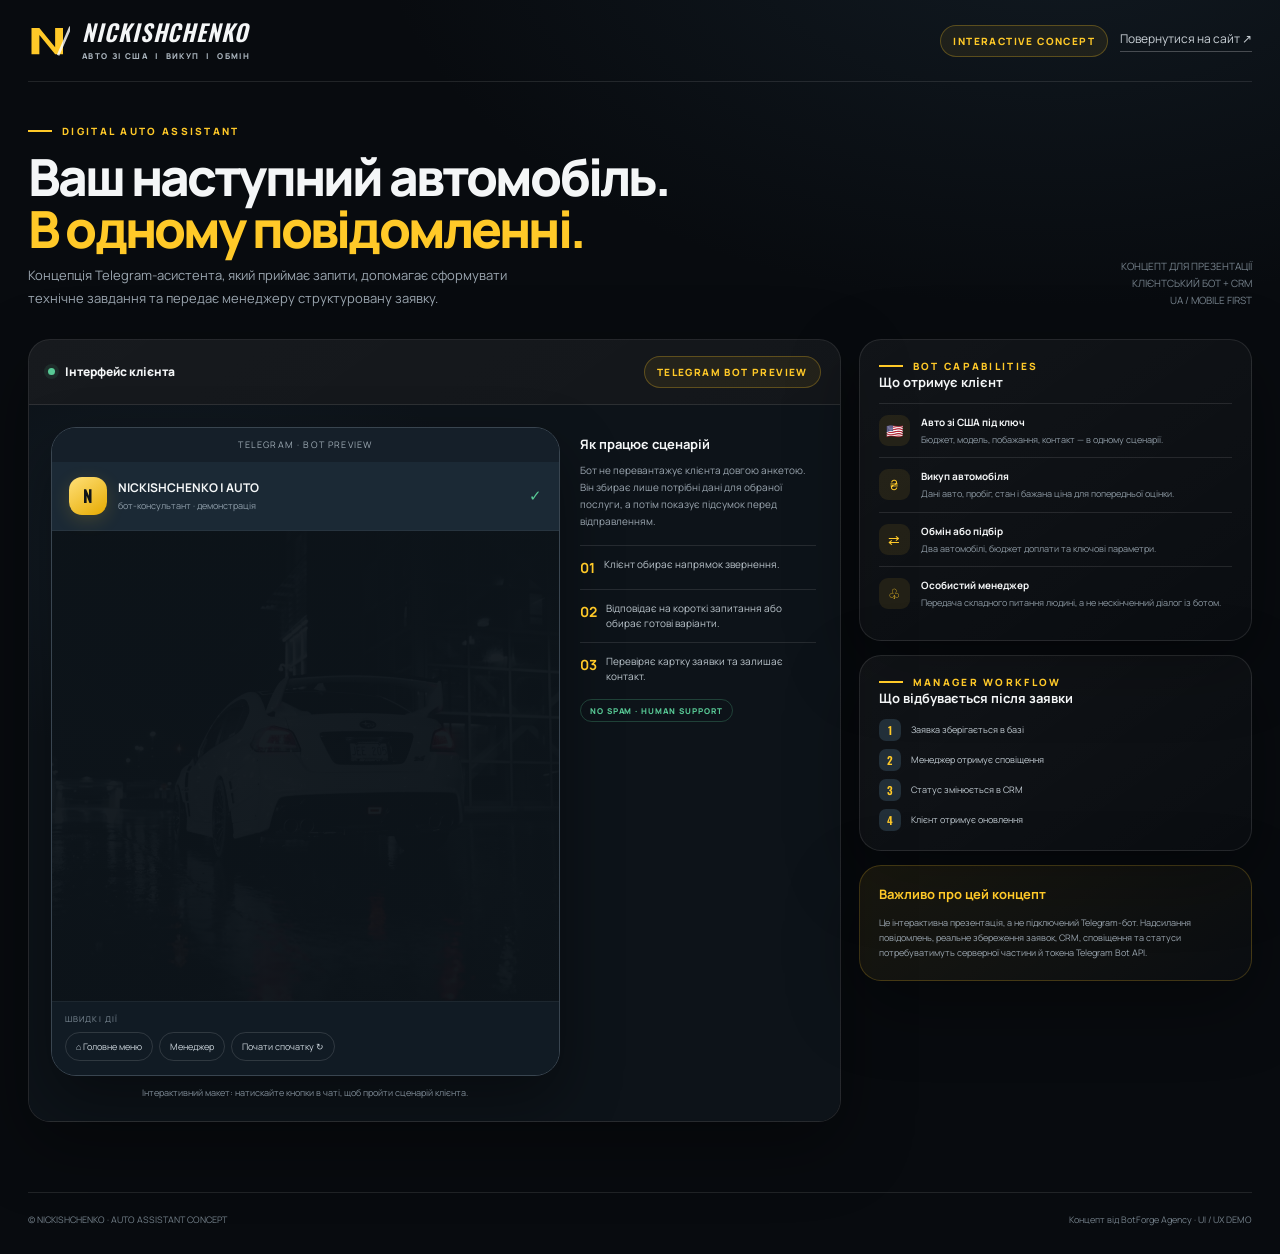
==== commit 69d63a96: "Remove admin dashboard from Telegram-only concept preview" ====
--- a/bot-concept/index.html
+++ b/bot-concept/index.html
@@ -28,10 +28,7 @@
  <main class="stage">
   <div class="stage-head">
    <div class="stage-label"><span class="live-dot"></span><span id="stageTitle">Інтерфейс клієнта</span></div>
-   <div class="tabs" role="tablist" aria-label="Режим перегляду">
-    <button class="tab active" id="customerTab" role="tab" aria-selected="true"><span class="tab-icon">◉</span> Клієнтський бот</button>
-    <button class="tab" id="adminTab" role="tab" aria-selected="false"><span class="tab-icon">▦</span> CRM менеджера</button>
-   </div>
+   <div class="demo-pill">TELEGRAM BOT PREVIEW</div>
   </div>
   <section class="client-view" id="clientView">
    <div>
@@ -51,12 +48,6 @@
     <span class="tag">NO SPAM · HUMAN SUPPORT</span>
    </aside>
   </section>
-  <section class="admin-view" id="adminView" hidden>
-   <div class="admin-top"><div><div class="eyebrow">LEAD MANAGEMENT</div><h2>Панель менеджера</h2><p>Демонстраційні заявки — приклад того, як виглядатиме робоча CRM.</p></div><div class="admin-tools"><button class="tool-btn" id="newLead">＋ Демо-заявка</button><button class="tool-btn" id="refreshLeads">↻ Оновити вигляд</button></div></div>
-   <div class="metric-grid"><div class="metric"><span>Усього заявок</span><strong id="metricTotal">03</strong><em>↗ усі звернення</em></div><div class="metric"><span>Нові</span><strong id="metricNew">01</strong><em>потребують уваги</em></div><div class="metric"><span>У роботі</span><strong id="metricWork">01</strong><em>активні звернення</em></div><div class="metric"><span>Завершені</span><strong id="metricDone">01</strong><em>закриті заявки</em></div></div>
-   <div class="lead-table"><div class="table-head"><span>Клієнт</span><span>Послуга</span><span>Статус</span><span>Дія</span></div><div id="leadRows"></div></div>
-   <div class="admin-foot"><span>● Локальна демонстрація · дані не надсилаються</span><span>Останнє оновлення: щойно</span></div>
-  </section>
  </main>
  <aside class="side">
   <section class="side-card"><div class="eyebrow">BOT CAPABILITIES</div><h3>Що отримує клієнт</h3>
--- a/bot-concept/styles.css
+++ b/bot-concept/styles.css
@@ -0,0 +1,19 @@
+:root{--bg:#080b0f;--panel:#11171e;--panel2:#171f28;--line:rgba(255,255,255,.1);--text:#f4f6f7;--muted:#9ba6b0;--yellow:#ffc928;--green:#58c995;--blue:#8bb8d8;--radius:22px;--shadow:0 24px 70px rgba(0,0,0,.38)}
+*{box-sizing:border-box}html{scroll-behavior:smooth}body{margin:0;background:radial-gradient(1000px 600px at 82% -8%,rgba(48,76,97,.23),transparent 68%),var(--bg);color:var(--text);font-family:Manrope,Arial,sans-serif;min-height:100vh}button,input{font:inherit}button{cursor:pointer}a{color:inherit;text-decoration:none}.shell{width:min(1450px,calc(100% - 56px));margin:auto}
+header{height:82px;border-bottom:1px solid var(--line);display:flex;align-items:center;justify-content:space-between;gap:20px}.brand{display:flex;align-items:center;gap:12px}.mark{width:42px;height:38px;display:block}.brand strong{font:600 23px Oswald,sans-serif;letter-spacing:.04em;font-style:italic;display:block;line-height:1}.brand small{color:#aab4bd;letter-spacing:.17em;font-size:8px;font-weight:800;display:block;margin-top:6px}.top-right{display:flex;align-items:center;gap:12px}.demo-pill{border:1px solid rgba(255,201,40,.27);color:var(--yellow);background:rgba(255,201,40,.07);border-radius:30px;padding:8px 12px;font-size:10px;letter-spacing:.14em;font-weight:800}.site-link{font-size:12px;color:#cad1d7;border-bottom:1px solid rgba(255,255,255,.24);padding-bottom:4px}.site-link:hover{color:var(--yellow);border-color:var(--yellow)}
+.intro{padding:42px 0 30px;display:flex;justify-content:space-between;align-items:end;gap:26px}.eyebrow{font-size:10px;letter-spacing:.23em;font-weight:800;color:var(--yellow);text-transform:uppercase;display:flex;align-items:center;gap:10px}.eyebrow:before{content:"";width:24px;height:2px;background:var(--yellow)}h1{font-size:clamp(32px,4vw,52px);line-height:1.02;letter-spacing:-.055em;margin:12px 0 10px;font-weight:800}h1 span{color:var(--yellow)}.intro p{color:var(--muted);font-size:13px;line-height:1.7;margin:0;max-width:520px}.intro-note{min-width:180px;text-align:right;color:#77838d;font-size:10px;line-height:1.7}
+.workspace{display:grid;grid-template-columns:minmax(0,1.55fr) minmax(300px,.75fr);gap:18px;padding-bottom:70px;align-items:start}.stage,.side-card{background:linear-gradient(145deg,rgba(255,255,255,.045),rgba(255,255,255,.012));border:1px solid var(--line);border-radius:var(--radius);box-shadow:var(--shadow)}.stage{overflow:hidden}.stage-head{padding:16px 19px;border-bottom:1px solid var(--line);display:flex;align-items:center;justify-content:space-between;gap:12px;background:rgba(255,255,255,.018)}.stage-label{display:flex;align-items:center;gap:10px;font-size:12px;font-weight:800}.live-dot{width:7px;height:7px;border-radius:50%;background:var(--green);box-shadow:0 0 0 4px rgba(88,201,149,.1)}.tabs{display:flex;gap:4px;padding:4px;border:1px solid var(--line);background:#0b1015;border-radius:12px}.tab{background:transparent;border:0;color:#87939e;border-radius:8px;padding:8px 12px;font-size:11px;font-weight:800;transition:.2s}.tab.active{background:#26313b;color:white}.tab.active .tab-icon{color:var(--yellow)}.tab-icon{margin-right:5px}
+.client-view{padding:22px;display:grid;grid-template-columns:minmax(0,1fr) 240px;gap:18px;background:radial-gradient(500px 320px at 18% 20%,rgba(36,59,77,.2),transparent 65%),#0d1319}.phone{width:100%;max-width:520px;margin:0 auto;border:1px solid #394550;border-radius:25px;overflow:hidden;background:#101820;box-shadow:0 25px 60px rgba(0,0,0,.38)}.phone-top{height:34px;background:#151f29;display:flex;align-items:center;justify-content:center;color:#9daab4;font-size:9px;letter-spacing:.13em}.chat-header{padding:15px 17px;display:flex;align-items:center;gap:11px;background:#1b2935;border-bottom:1px solid rgba(255,255,255,.05)}.avatar{width:38px;height:38px;border-radius:13px;background:linear-gradient(145deg,#ffe078,#e6aa00);display:grid;place-items:center;color:#101418;font:700 17px Oswald,sans-serif;box-shadow:0 5px 18px rgba(255,201,40,.16)}.chat-header strong{font-size:12px;display:block}.chat-header small{font-size:9px;color:#8f9eaa;display:block;margin-top:3px}.chat-header .verified{margin-left:auto;color:var(--green);font-size:15px}.chat-wall{padding:16px 14px 14px;min-height:470px;max-height:600px;overflow:auto;background:linear-gradient(rgba(12,19,25,.94),rgba(12,19,25,.97)),url('/assets/hero-poster.webp') center/cover}.date-chip{display:table;margin:0 auto 14px;padding:5px 10px;background:#202c36;color:#8495a2;border-radius:20px;font-size:9px}.bubble{max-width:92%;padding:12px 13px;background:#1b2934;border:1px solid rgba(255,255,255,.045);border-radius:4px 14px 14px 14px;margin:0 0 10px;font-size:11px;line-height:1.65;color:#e7edf1;white-space:pre-line;animation:rise .25s ease}.bubble.out{margin-left:auto;background:#273a42;border-radius:14px 4px 14px 14px}.bubble .sub{color:#9fb0bc;font-size:9px;display:block;margin-top:6px}.bubble strong{color:white}.bubble .gold{color:var(--yellow)}.bot-menu{display:grid;grid-template-columns:1fr 1fr;gap:7px;margin:12px 0 8px}.bot-btn{border:1px solid rgba(255,201,40,.22);background:linear-gradient(145deg,#202b35,#17222c);border-radius:10px;color:#f2f5f6;padding:11px 9px;text-align:left;font-size:10px;font-weight:800;display:flex;align-items:center;gap:8px;min-height:48px;transition:.2s}.bot-btn:hover{border-color:var(--yellow);transform:translateY(-2px);background:#293641}.bot-btn .ico{font-size:16px;width:21px;text-align:center}.bot-btn.wide{grid-column:1/-1;justify-content:center;text-align:center;min-height:42px}.quick-area{padding:11px 13px 14px;background:#111b24;border-top:1px solid rgba(255,255,255,.05)}.quick-label{font-size:8px;text-transform:uppercase;letter-spacing:.14em;color:#7f8d98;margin-bottom:8px}.quick-row{display:flex;flex-wrap:wrap;gap:6px}.quick{border:1px solid rgba(255,255,255,.13);border-radius:20px;background:transparent;color:#cbd4db;font-size:9px;padding:7px 10px}.quick:hover{border-color:var(--yellow);color:var(--yellow)}.flow-progress{height:3px;background:#263440;margin:0 0 12px;border-radius:9px;overflow:hidden}.flow-progress span{display:block;height:100%;background:var(--yellow);transition:width .25s}.form-step{display:flex;gap:7px;flex-wrap:wrap;margin-top:12px}.form-step input{width:100%;min-width:0;background:#0e171f;border:1px solid #3a4a57;border-radius:9px;padding:11px 12px;color:white;font-size:11px;outline:none}.form-step input:focus{border-color:var(--yellow)}.form-step button{border:1px solid rgba(255,201,40,.32);background:rgba(255,201,40,.1);color:var(--yellow);padding:9px 13px;border-radius:9px;font-size:10px;font-weight:800}.form-step button:hover{background:var(--yellow);color:#13171a}.choice-grid{display:grid;grid-template-columns:1fr 1fr;gap:6px;margin-top:12px}.choice{padding:9px 10px;text-align:center;border-radius:9px;background:#202e39;border:1px solid #354653;color:#dce5eb;font-size:10px}.choice:hover{border-color:var(--yellow);color:var(--yellow)}.summary{border:1px solid rgba(255,201,40,.2);background:rgba(255,201,40,.055);border-radius:12px;padding:12px;margin-top:10px}.summary h4{margin:0 0 8px;color:var(--yellow);font-size:10px;letter-spacing:.12em}.summary p{margin:4px 0;color:#c8d0d6;font-size:10px}.summary button{margin-top:10px;width:100%;background:var(--yellow);border:0;border-radius:8px;padding:10px;color:#111;font-size:10px;font-weight:900}.phone-caption{font-size:9px;color:#7f8c97;text-align:center;margin-top:10px}
+.flow-info{padding:8px 2px}.flow-info h3{font-size:13px;margin:0 0 9px}.flow-info p{font-size:10px;line-height:1.7;color:var(--muted);margin:0 0 15px}.flow-info .info-line{display:flex;gap:9px;padding:11px 0;border-top:1px solid var(--line);font-size:10px;color:#bbc5cc;line-height:1.5}.info-line b{color:var(--yellow);font-size:14px}.flow-info .tag{display:inline-block;border:1px solid rgba(88,201,149,.25);color:var(--green);border-radius:20px;padding:5px 9px;font-size:8px;font-weight:800;letter-spacing:.12em;margin-top:4px}
+.admin-view{padding:22px;background:radial-gradient(500px 320px at 18% 20%,rgba(36,59,77,.2),transparent 65%),#0d1319}.admin-top{display:flex;align-items:center;justify-content:space-between;gap:14px;margin-bottom:18px}.admin-top h2{font-size:18px;margin:0}.admin-top p{color:var(--muted);font-size:10px;margin:5px 0 0}.admin-tools{display:flex;gap:8px}.tool-btn{border:1px solid var(--line);background:#17212a;color:#bdc8d0;padding:8px 10px;border-radius:9px;font-size:9px}.metric-grid{display:grid;grid-template-columns:repeat(4,1fr);gap:9px;margin-bottom:17px}.metric{border:1px solid var(--line);background:linear-gradient(145deg,#19232c,#111820);border-radius:13px;padding:13px}.metric span{display:block;color:#84919b;font-size:9px}.metric strong{font:600 25px Oswald,sans-serif;display:block;margin-top:4px}.metric em{font-style:normal;color:var(--green);font-size:8px}.lead-table{border:1px solid var(--line);border-radius:14px;overflow:hidden}.table-head{display:grid;grid-template-columns:1.2fr 1fr .8fr .7fr;gap:8px;padding:11px 14px;background:#17212a;color:#8795a0;font-size:8px;text-transform:uppercase;letter-spacing:.1em}.lead{display:grid;grid-template-columns:1.2fr 1fr .8fr .7fr;gap:8px;align-items:center;padding:13px 14px;border-top:1px solid var(--line);font-size:10px}.lead strong{display:block;font-size:10px}.lead small{display:block;color:#87939d;font-size:8px;margin-top:4px}.service-tag{color:#c3ccd2}.status{font-size:8px;border-radius:20px;padding:5px 7px;display:inline-block;background:rgba(255,201,40,.1);color:var(--yellow);white-space:nowrap}.status.done{color:var(--green);background:rgba(88,201,149,.1)}.status.new{color:#8dc1e3;background:rgba(141,193,227,.1)}.lead-action{border:1px solid #40515f;background:#1a2630;color:#d7e0e6;border-radius:7px;padding:6px 7px;font-size:8px}.lead-action:hover{border-color:var(--yellow);color:var(--yellow)}.admin-foot{display:flex;justify-content:space-between;gap:15px;align-items:center;color:#76848f;font-size:9px;margin-top:12px}
+.side{display:grid;gap:14px}.side-card{padding:19px}.side-card h3{margin:0 0 12px;font-size:13px}.side-card>p{color:var(--muted);font-size:10px;line-height:1.7;margin:0}.feature{display:flex;gap:11px;padding:11px 0;border-top:1px solid var(--line)}.feature:first-of-type{border-top:0}.feature-icon{width:31px;height:31px;flex:none;border-radius:9px;background:rgba(255,201,40,.09);display:grid;place-items:center;color:var(--yellow);font-size:14px}.feature strong{display:block;font-size:10px;margin-bottom:4px}.feature span{display:block;font-size:9px;color:#8e9aa4;line-height:1.5}.flow-list{display:grid;gap:8px}.flow-item{display:flex;gap:10px;align-items:center;font-size:9px;color:#c1cbd2}.num{width:22px;height:22px;border-radius:7px;display:grid;place-items:center;background:#222f39;color:var(--yellow);font:600 11px Oswald}.warning{border-color:rgba(255,201,40,.2);background:linear-gradient(145deg,rgba(255,201,40,.07),rgba(255,255,255,.012))}.warning strong{color:var(--yellow)}.warning p{font-size:9px}
+footer{border-top:1px solid var(--line);padding:20px 0 28px;color:#74808a;font-size:9px;display:flex;justify-content:space-between;gap:15px}
+.toast{position:fixed;left:50%;bottom:24px;transform:translate(-50%,20px);opacity:0;pointer-events:none;background:#1d2a33;border:1px solid rgba(255,201,40,.28);color:white;border-radius:12px;padding:12px 16px;font-size:11px;box-shadow:var(--shadow);transition:.25s;z-index:10}.toast.show{opacity:1;transform:translate(-50%,0)}
+@keyframes rise{from{opacity:0;transform:translateY(7px)}to{opacity:1;transform:translateY(0)}}
+@media(max-width:1000px){.workspace{grid-template-columns:1fr}.side{grid-template-columns:1fr 1fr}.client-view{grid-template-columns:minmax(0,1fr) 220px}.intro{align-items:flex-start}.intro-note{display:none}}
+@media(max-width:700px){.shell{width:min(100% - 28px,560px)}header{height:68px}.brand strong{font-size:19px}.brand small{font-size:7px}.mark{width:35px}.site-link{display:none}.intro{padding:29px 0 22px;display:block}.intro p{font-size:12px}.workspace{gap:12px}.stage-head{padding:12px;align-items:flex-start;flex-direction:column}.tabs{width:100%}.tab{flex:1}.client-view{display:block;padding:12px}.flow-info{display:none}.chat-wall{min-height:450px;max-height:560px}.admin-view{padding:12px;overflow:auto}.metric-grid{grid-template-columns:1fr 1fr}.table-head,.lead{grid-template-columns:1.15fr 1fr .85fr}.table-head span:last-child,.lead>div:last-child{display:none}.side{grid-template-columns:1fr}.side-card{padding:16px}.admin-top{align-items:flex-start;flex-direction:column}.admin-tools{width:100%}.tool-btn{flex:1}footer{display:block;line-height:1.8}}
+@media(prefers-reduced-motion:reduce){*,*:before,*:after{scroll-behavior:auto!important;animation:none!important;transition:none!important}}
+
+.flow-progress .p-0{width:0}.flow-progress .p-25{width:25%}.flow-progress .p-50{width:50%}.flow-progress .p-75{width:75%}.summary .summary-secondary{margin-top:7px;background:#263540;color:#d7e0e6}
+
+.form-error{flex-basis:100%;min-height:0;color:#ffbd79;font-size:10px;line-height:1.45;padding:0 2px}.form-error:empty{display:none}
